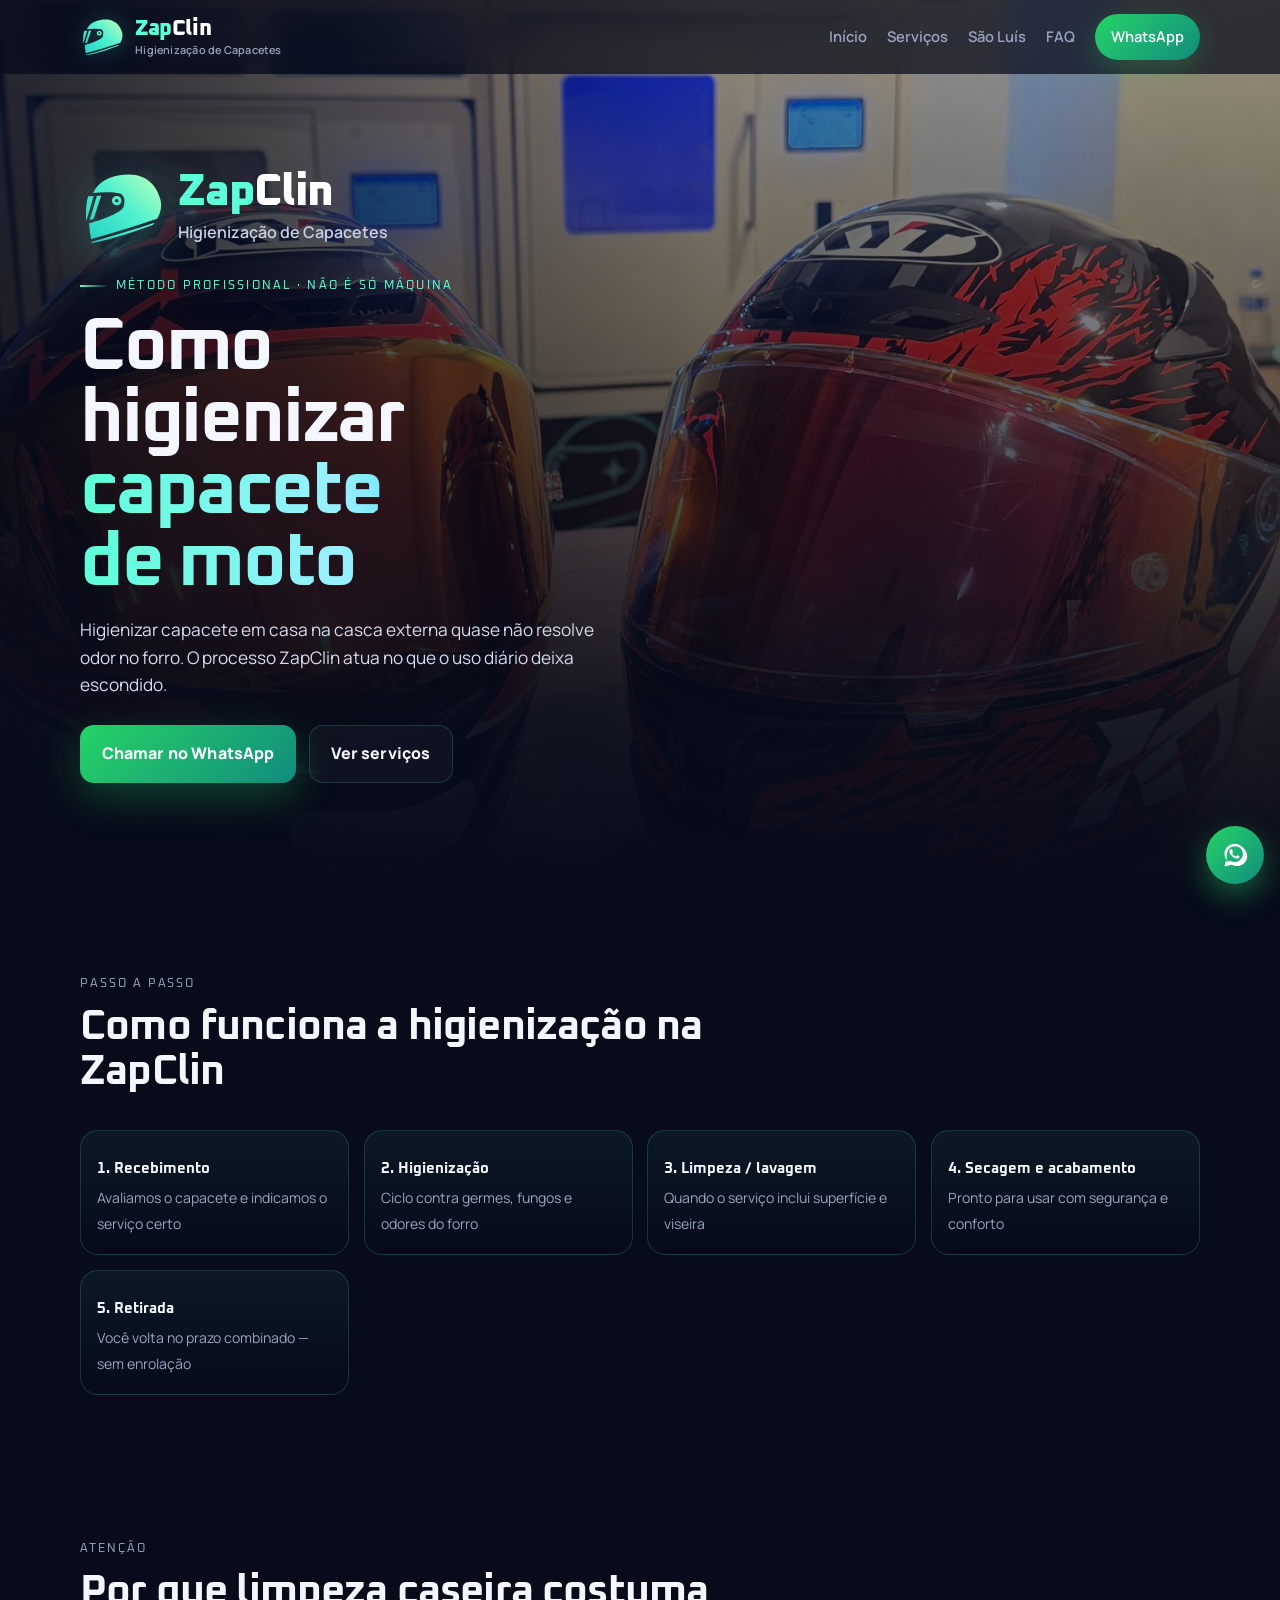
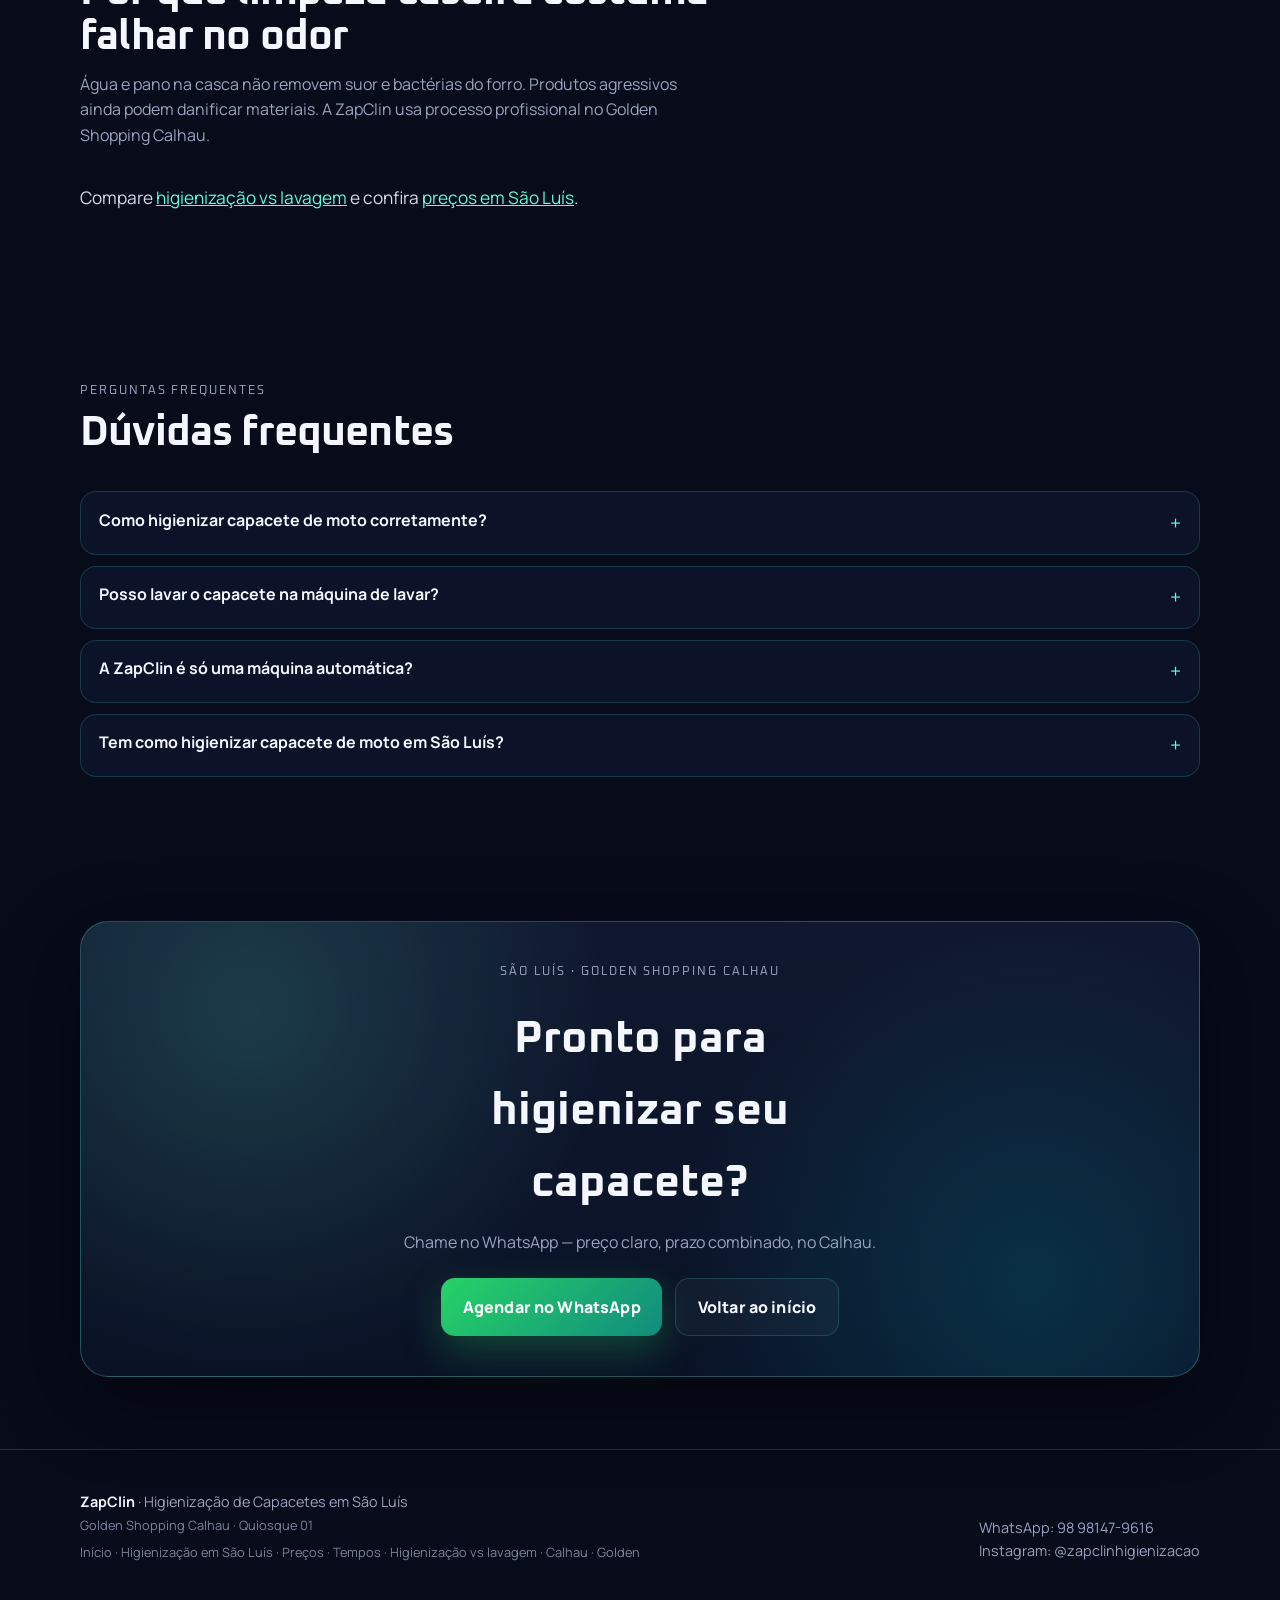
==== como-higienizar-capacete/index.html @ 4dafda1e "seo: sync landings PAA (preço, tempo, como, vs lavagem, Calhau) Publica 5 landings de relevância loc" ====
<!DOCTYPE html>
<html lang="pt-BR">
<head>
  <meta charset="UTF-8">
  <meta name="viewport" content="width=device-width, initial-scale=1.0">
  <title>Como Higienizar Capacete de Moto | Processo ZapClin São Luís</title>
  <meta name="description" content="Como higienizar capacete de moto em São Luís: processo ZapClin passo a passo (recebimento, higienização, secagem/acabamento e retirada). Golden Shopping Calhau.">
  <meta name="robots" content="index,follow,max-image-preview:large">
  <link rel="canonical" href="https://www.zapclinslz.com/como-higienizar-capacete/">
  <link rel="me" href="https://www.instagram.com/zapclinhigienizacao/">

  <meta property="og:type" content="website">
  <meta property="og:locale" content="pt_BR">
  <meta property="og:site_name" content="ZapClin">
  <meta property="og:title" content="Como higienizar capacete | ZapClin São Luís">
  <meta property="og:description" content="Como higienizar capacete de moto em São Luís: processo ZapClin passo a passo (recebimento, higienização, secagem/acabamento e retirada). Golden Shopping Calhau.">
  <meta property="og:url" content="https://www.zapclinslz.com/como-higienizar-capacete/">
  <meta property="og:image" content="https://www.zapclinslz.com/assets/hero-loja.jpg">
  <meta property="og:image:alt" content="ZapClin — higienização profissional de capacetes em São Luís">

  <meta name="twitter:card" content="summary_large_image">
  <meta name="twitter:title" content="Como higienizar capacete | ZapClin São Luís">
  <meta name="twitter:description" content="Como higienizar capacete de moto em São Luís: processo ZapClin passo a passo (recebimento, higienização, secagem/acabamento e retirada). Golden Shopping Calhau.">
  <meta name="twitter:image" content="https://www.zapclinslz.com/assets/hero-loja.jpg">

  <link rel="icon" href="/assets/favicon-32.png?v=4" type="image/png">
  <link rel="apple-touch-icon" href="/assets/apple-touch-icon.png?v=4">

  <link rel="preconnect" href="https://fonts.googleapis.com">
  <link rel="preconnect" href="https://fonts.gstatic.com" crossorigin>
  <link href="https://fonts.googleapis.com/css2?family=Manrope:wght@400;600;700;800&family=Oxanium:wght@500;700;800&display=swap" rel="stylesheet">
  <link rel="stylesheet" href="/styles.css?v=15">

  <script type="application/ld+json">
  {
  "@context": "https://schema.org",
  "@graph": [
    {
      "@type": "BreadcrumbList",
      "@id": "https://www.zapclinslz.com/como-higienizar-capacete#breadcrumb",
      "itemListElement": [
        {
          "@type": "ListItem",
          "position": 1,
          "name": "Início",
          "item": "https://www.zapclinslz.com/"
        },
        {
          "@type": "ListItem",
          "position": 2,
          "name": "Como higienizar",
          "item": "https://www.zapclinslz.com/como-higienizar-capacete/"
        }
      ]
    },
    {
      "@type": "HowTo",
      "@id": "https://www.zapclinslz.com/como-higienizar-capacete#howto",
      "name": "Como higienizar capacete de moto na ZapClin",
      "description": "Como higienizar capacete de moto em São Luís: processo ZapClin passo a passo (recebimento, higienização, secagem/acabamento e retirada). Golden Shopping Calhau.",
      "totalTime": "PT12M",
      "estimatedCost": {
        "@type": "MonetaryAmount",
        "currency": "BRL",
        "value": "15"
      },
      "step": [
        {
          "@type": "HowToStep",
          "position": 1,
          "name": "Recebimento",
          "text": "Avaliação do capacete e indicação do serviço."
        },
        {
          "@type": "HowToStep",
          "position": 2,
          "name": "Higienização",
          "text": "Ciclo profissional contra germes, fungos e odores."
        },
        {
          "@type": "HowToStep",
          "position": 3,
          "name": "Limpeza ou lavagem",
          "text": "Conforme o serviço escolhido (superfície, viseira ou lavagem completa)."
        },
        {
          "@type": "HowToStep",
          "position": 4,
          "name": "Secagem e acabamento",
          "text": "Finalização para uso seguro e confortável."
        },
        {
          "@type": "HowToStep",
          "position": 5,
          "name": "Retirada",
          "text": "Cliente retira no prazo combinado no Golden Shopping Calhau."
        }
      ],
      "provider": {
        "@type": [
          "LocalBusiness",
          "Store"
        ],
        "name": "ZapClin",
        "url": "https://www.zapclinslz.com/",
        "telephone": "+5598981479616",
        "image": "https://www.zapclinslz.com/assets/hero-loja.jpg",
        "address": {
          "@type": "PostalAddress",
          "streetAddress": "Av. dos Holandeses, 200 — Golden Shopping Calhau, Quiosque 01",
          "addressLocality": "São Luís",
          "addressRegion": "MA",
          "postalCode": "65071-380",
          "addressCountry": "BR"
        },
        "geo": {
          "@type": "GeoCoordinates",
          "latitude": -2.490542,
          "longitude": -44.263533
        }
      }
    },
    {
      "@type": "FAQPage",
      "@id": "https://www.zapclinslz.com/como-higienizar-capacete#faq",
      "mainEntity": [
        {
          "@type": "Question",
          "name": "Como higienizar capacete de moto corretamente?",
          "acceptedAnswer": {
            "@type": "Answer",
            "text": "O ideal é processo profissional: avaliação, ciclo de higienização do forro, limpeza/lavagem se necessário, secagem e retirada. Em São Luís, a ZapClin faz isso no Golden Shopping Calhau."
          }
        },
        {
          "@type": "Question",
          "name": "Posso lavar o capacete na máquina de lavar?",
          "acceptedAnswer": {
            "@type": "Answer",
            "text": "Não recomendamos. Risco de danificar casca, forro, espumas e selos. Use serviço especializado."
          }
        },
        {
          "@type": "Question",
          "name": "A ZapClin é só uma máquina automática?",
          "acceptedAnswer": {
            "@type": "Answer",
            "text": "Não. É um ponto de cuidado com processo, equipamentos e equipe — não self-service genérico."
          }
        },
        {
          "@type": "Question",
          "name": "Tem como higienizar capacete de moto em São Luís?",
          "acceptedAnswer": {
            "@type": "Answer",
            "text": "Sim. ZapClin — Quiosque 01, Golden Shopping Calhau, Av. dos Holandeses, 200. WhatsApp (98) 98147-9616."
          }
        }
      ]
    }
  ]
}
  </script>
</head>
<body>
  <div class="bg-grid" aria-hidden="true"></div>

  <header class="nav">
    <div class="wrap nav-inner">
      <a class="brand" href="/" aria-label="ZapClin — início">
        <img class="brand-helmet" src="/assets/helmet-icon.svg?v=6" alt="" width="44" height="44">
        <span class="brand-text">
          <span class="brand-name"><span class="zap">Zap</span><span class="clin">Clin</span></span>
          <span class="brand-tag">Higienização de Capacetes</span>
        </span>
      </a>
      <button class="nav-toggle" type="button" aria-label="Abrir menu" aria-expanded="false">
        <span></span>
      </button>
      <nav class="nav-links" aria-label="Seções">
        <a href="/">Início</a>
        <a href="/#servicos">Serviços</a>
        <a href="/higienizacao-de-capacetes-sao-luis/">São Luís</a>
        <a href="#faq">FAQ</a>
        <a class="nav-cta" href="https://wa.me/5598981479616?text=Ol%C3%A1%21%20Quero%20higienizar%20meu%20capacete%20em%20S%C3%A3o%20Lu%C3%ADs." target="_blank" rel="noopener">WhatsApp</a>
      </nav>
    </div>
  </header>

  <main id="topo">
    <section class="hero">
      <div class="hero-media" aria-hidden="true">
        <img src="/assets/hero-loja.jpg" alt="" width="1600" height="1251" fetchpriority="high">
      </div>
      <div class="wrap">
        <div class="hero-brand reveal">
          <img class="hero-helmet" src="/assets/helmet-icon.svg?v=6" alt="" width="88" height="88">
          <div>
            <p class="hero-brand-name"><span class="zap">Zap</span><span class="clin">Clin</span></p>
            <p class="hero-brand-tag">Higienização de Capacetes</p>
          </div>
        </div>
        <p class="hero-kicker reveal reveal-delay-1">Método profissional · não é só máquina</p>
        <h1 class="reveal reveal-delay-1">Como higienizar<br><span>capacete de moto</span></h1>
        <p class="hero-lead reveal reveal-delay-2">Higienizar capacete em casa na casca externa quase não resolve odor no forro. O processo ZapClin atua no que o uso diário deixa escondido.</p>
        <div class="hero-actions reveal reveal-delay-3">
          <a class="btn btn-wa" href="https://wa.me/5598981479616?text=Ol%C3%A1%21%20Quero%20higienizar%20meu%20capacete%20em%20S%C3%A3o%20Lu%C3%ADs." target="_blank" rel="noopener">Chamar no WhatsApp</a>
          <a class="btn btn-ghost" href="/#servicos">Ver serviços</a>
        </div>
        <div class="hero-meta reveal reveal-delay-3">
          <span><strong>A partir de R$ 15</strong> · 8 minutos</span>
          <span><strong>Quiosque 01</strong> · Golden Shopping Calhau</span>
          <span><strong>(98) 98147-9616</strong></span>
        </div>
      </div>
    </section>


    <section aria-label="Processo">
      <div class="wrap">
        <div class="section-head reveal">
          <p class="eyebrow">Passo a passo</p>
          <h2>Como funciona a higienização na ZapClin</h2>
        </div>
        <div class="pill-row">
          <article class="pill reveal"><strong>1. Recebimento</strong><span>Avaliamos o capacete e indicamos o serviço certo</span></article>
          <article class="pill reveal reveal-delay-1"><strong>2. Higienização</strong><span>Ciclo contra germes, fungos e odores do forro</span></article>
          <article class="pill reveal reveal-delay-2"><strong>3. Limpeza / lavagem</strong><span>Quando o serviço inclui superfície e viseira</span></article>
          <article class="pill reveal reveal-delay-3"><strong>4. Secagem e acabamento</strong><span>Pronto para usar com segurança e conforto</span></article>
          <article class="pill reveal"><strong>5. Retirada</strong><span>Você volta no prazo combinado — sem enrolação</span></article>
        </div>
      </div>
    </section>
    <section aria-label="Casa vs profissional">
      <div class="wrap">
        <div class="section-head reveal">
          <p class="eyebrow">Atenção</p>
          <h2>Por que limpeza caseira costuma falhar no odor</h2>
          <p>Água e pano na casca não removem suor e bactérias do forro. Produtos agressivos ainda podem danificar materiais. A ZapClin usa processo profissional no Golden Shopping Calhau.</p>
        </div>
        <p class="hero-lead reveal" style="max-width:40rem">
          Compare <a href="/higienizacao-vs-lavagem-capacete/" style="color:var(--cyan);text-decoration:underline">higienização vs lavagem</a>
          e confira <a href="/preco-higienizacao-capacete-sao-luis/" style="color:var(--cyan);text-decoration:underline">preços em São Luís</a>.
        </p>
      </div>
    </section>


    <section id="faq">
      <div class="wrap">
        <div class="section-head reveal">
          <p class="eyebrow">Perguntas frequentes</p>
          <h2>Dúvidas frequentes</h2>
        </div>
        <div class="faq reveal">
          <details>
            <summary>Como higienizar capacete de moto corretamente?</summary>
            <p>O ideal é processo profissional: avaliação, ciclo de higienização do forro, limpeza/lavagem se necessário, secagem e retirada. Em São Luís, a ZapClin faz isso no Golden Shopping Calhau.</p>
          </details>
          <details>
            <summary>Posso lavar o capacete na máquina de lavar?</summary>
            <p>Não recomendamos. Risco de danificar casca, forro, espumas e selos. Use serviço especializado.</p>
          </details>
          <details>
            <summary>A ZapClin é só uma máquina automática?</summary>
            <p>Não. É um ponto de cuidado com processo, equipamentos e equipe — não self-service genérico.</p>
          </details>
          <details>
            <summary>Tem como higienizar capacete de moto em São Luís?</summary>
            <p>Sim. ZapClin — Quiosque 01, Golden Shopping Calhau, Av. dos Holandeses, 200. WhatsApp (98) 98147-9616.</p>
          </details>
        </div>
      </div>
    </section>

    <section>
      <div class="wrap">
        <div class="cta reveal">
          <p class="eyebrow">São Luís · Golden Shopping Calhau</p>
          <h2>Pronto para higienizar seu capacete?</h2>
          <p>Chame no WhatsApp — preço claro, prazo combinado, no Calhau.</p>
          <div class="cta-actions">
            <a class="btn btn-wa" href="https://wa.me/5598981479616?text=Ol%C3%A1%21%20Quero%20higienizar%20meu%20capacete%20em%20S%C3%A3o%20Lu%C3%ADs." target="_blank" rel="noopener">Agendar no WhatsApp</a>
            <a class="btn btn-ghost" href="/">Voltar ao início</a>
          </div>
        </div>
      </div>
    </section>
  </main>

  <footer class="footer">
    <div class="wrap footer-inner">
      <div>
        <strong>ZapClin</strong> · Higienização de Capacetes em São Luís<br>
        <span class="tiny">Golden Shopping Calhau · Quiosque 01</span>
        <p class="tiny"><a href="/">Início</a> · <a href="/higienizacao-de-capacetes-sao-luis/">Higienização em São Luís</a> · <a href="/preco-higienizacao-capacete-sao-luis/">Preços</a> · <a href="/quanto-tempo-higienizar-capacete/">Tempos</a> · <a href="/higienizacao-vs-lavagem-capacete/">Higienização vs lavagem</a> · <a href="/higienizacao-capacete-calhau-golden-shopping/">Calhau · Golden</a></p>
      </div>
      <div>
        <div>WhatsApp: 98 98147-9616</div>
        <div>Instagram: @zapclinhigienizacao</div>
      </div>
    </div>
  </footer>

  <a class="floating-wa" href="https://wa.me/5598981479616?text=Ol%C3%A1%21%20Quero%20higienizar%20meu%20capacete%20em%20S%C3%A3o%20Lu%C3%ADs." target="_blank" rel="noopener" aria-label="Abrir WhatsApp">
    <svg viewBox="0 0 32 32" aria-hidden="true"><path d="M16 3C9.4 3 4 8.2 4 14.6c0 2.3.7 4.5 1.9 6.4L4 29l8.3-1.8c1.8.9 3.7 1.4 5.7 1.4 6.6 0 12-5.2 12-11.6S22.6 3 16 3zm0 21.1c-1.8 0-3.5-.5-5-1.3l-.4-.2-4.9 1.1 1.1-4.7-.2-.4A9 9 0 0 1 7 14.6C7 9.9 11 6 16 6s9 3.9 9 8.6-4 9.5-9 9.5zm5-6.8c-.3-.1-1.6-.8-1.9-.9-.3-.1-.5-.1-.7.2-.2.3-.8.9-.9 1.1-.2.2-.3.2-.6.1-.3-.1-1.3-.5-2.4-1.5-.9-.8-1.5-1.8-1.7-2.1-.2-.3 0-.5.1-.6.1-.1.3-.3.4-.5.1-.2.2-.3.3-.5.1-.2 0-.4 0-.5 0-.1-.7-1.7-.9-2.3-.3-.6-.5-.5-.7-.5h-.6c-.2 0-.5.1-.8.4-.3.3-1 1-1 2.4s1 2.8 1.2 3c.2.2 2 3.1 4.9 4.3 1.8.8 2.5.8 3.4.7.5-.1 1.6-.6 1.8-1.3.2-.6.2-1.2.2-1.3 0-.1-.2-.2-.5-.3z"/></svg>
  </a>

  <script src="/main.js?v=15" defer></script>
</body>
</html>
---- styles.css ----
/* ZapClin — site público de marketing (isolado do app operacional) */
:root {
  --bg: #070b1a;
  --bg-elev: #0f1730;
  --bg-card: rgba(18, 26, 48, 0.72);
  --line: rgba(92, 255, 215, 0.16);
  --cyan: #5cffd7;
  --cyan-deep: #00c8e0;
  --text: #f4f7ff;
  --muted: #9aa3bf;
  --green: #8fd14f;
  --gold: #f0c14b;
  --blue: #4db8e8;
  --red: #ff5d6c;
  --shadow: 0 24px 80px rgba(0, 0, 0, 0.45);
  --radius: 22px;
  --max: 1120px;
  --font-display: "Oxanium", sans-serif;
  --font-body: "Manrope", sans-serif;
}

* { box-sizing: border-box; margin: 0; padding: 0; }
html { scroll-behavior: smooth; }
body {
  font-family: var(--font-body);
  background: var(--bg);
  color: var(--text);
  line-height: 1.6;
  overflow-x: hidden;
  min-height: 100vh;
}
img { max-width: 100%; display: block; }
a { color: inherit; text-decoration: none; }
button { font: inherit; border: 0; cursor: pointer; background: none; color: inherit; }
ul { list-style: none; }

.bg-grid {
  position: fixed;
  inset: 0;
  pointer-events: none;
  z-index: 0;
  background:
    radial-gradient(ellipse 80% 50% at 50% -10%, rgba(0, 200, 224, 0.18), transparent 55%),
    radial-gradient(ellipse 40% 40% at 90% 20%, rgba(92, 255, 215, 0.08), transparent 50%),
    linear-gradient(180deg, #070b1a 0%, #0a1022 40%, #070b1a 100%);
}
.bg-grid::after {
  content: "";
  position: absolute;
  inset: 0;
  background-image:
    linear-gradient(rgba(255,255,255,0.03) 1px, transparent 1px),
    linear-gradient(90deg, rgba(255,255,255,0.03) 1px, transparent 1px);
  background-size: 72px 72px;
  mask-image: radial-gradient(ellipse at center, black 20%, transparent 75%);
  opacity: 0.35;
}

.wrap {
  width: min(var(--max), calc(100% - 2rem));
  margin: 0 auto;
  position: relative;
  z-index: 1;
}

/* Nav */
.nav {
  position: sticky;
  top: 0;
  z-index: 50;
  backdrop-filter: blur(16px);
  background: rgba(7, 11, 26, 0.72);
  border-bottom: 1px solid transparent;
  transition: border-color .3s, background .3s;
}
.nav.scrolled {
  border-bottom-color: var(--line);
  background: rgba(7, 11, 26, 0.88);
}
.nav-inner {
  display: flex;
  align-items: center;
  justify-content: space-between;
  gap: 1rem;
  padding: 0.85rem 0;
}
.brand {
  display: flex;
  align-items: center;
  gap: 0.7rem;
}
.brand-helmet {
  width: 44px;
  height: 44px;
  display: block;
  flex-shrink: 0;
  filter: drop-shadow(0 0 12px rgba(79, 240, 207, 0.25));
}
.brand-text {
  display: flex;
  flex-direction: column;
  line-height: 1.05;
}
.brand-name {
  font-family: var(--font-display);
  font-size: 1.35rem;
  font-weight: 800;
  letter-spacing: -0.02em;
}
.brand-name .zap,
.hero-brand-name .zap { color: var(--cyan); }
.brand-name .clin,
.hero-brand-name .clin { color: #fff; }
.brand-tag {
  margin-top: 0.2rem;
  font-size: 0.68rem;
  color: var(--muted);
  letter-spacing: 0.02em;
  font-weight: 600;
}
.hero-brand {
  display: flex;
  align-items: center;
  gap: 0.9rem;
  margin-bottom: 1.15rem;
  animation: logoIn .9s ease both;
}
.hero-helmet {
  width: 84px;
  height: 84px;
  filter: drop-shadow(0 10px 28px rgba(79, 240, 207, 0.35));
}
.hero-brand-name {
  font-family: var(--font-display);
  font-size: clamp(2rem, 5vw, 2.8rem);
  font-weight: 800;
  letter-spacing: -0.03em;
  line-height: 1;
}
.hero-brand-tag {
  margin-top: 0.35rem;
  color: #c9d0e6;
  font-weight: 600;
}
@keyframes logoIn {
  from { opacity: 0; transform: translateY(16px) scale(0.96); }
  to { opacity: 1; transform: none; }
}
.nav-links {
  display: flex;
  align-items: center;
  gap: 1.25rem;
}
.nav-links a {
  color: var(--muted);
  font-size: 0.92rem;
  font-weight: 600;
  transition: color .2s;
}
.nav-links a:hover { color: var(--cyan); }
.nav-cta {
  display: inline-flex;
  align-items: center;
  gap: 0.45rem;
  padding: 0.7rem 1rem;
  border-radius: 999px;
  background: linear-gradient(135deg, #25d366, #128c7e);
  color: #fff !important;
  font-weight: 700;
  box-shadow: 0 10px 30px rgba(37, 211, 102, 0.25);
}
.nav-toggle {
  display: none;
  width: 44px;
  height: 44px;
  border: 1px solid var(--line);
  border-radius: 12px;
  align-items: center;
  justify-content: center;
}
.nav-toggle span,
.nav-toggle span::before,
.nav-toggle span::after {
  display: block;
  width: 18px;
  height: 2px;
  background: var(--text);
  position: relative;
  transition: .2s;
}
.nav-toggle span::before,
.nav-toggle span::after {
  content: "";
  position: absolute;
  left: 0;
}
.nav-toggle span::before { top: -6px; }
.nav-toggle span::after { top: 6px; }

/* Buttons */
.btn {
  display: inline-flex;
  align-items: center;
  justify-content: center;
  gap: 0.55rem;
  padding: 0.95rem 1.35rem;
  border-radius: 14px;
  font-weight: 800;
  letter-spacing: 0.01em;
  transition: transform .2s, box-shadow .2s, background .2s;
}
.btn:hover { transform: translateY(-2px); }
.btn-primary {
  background: linear-gradient(135deg, var(--cyan), var(--cyan-deep));
  color: #041018;
  box-shadow: 0 14px 40px rgba(0, 200, 224, 0.28);
}
.btn-ghost {
  border: 1px solid var(--line);
  background: rgba(255,255,255,0.03);
  color: var(--text);
}
.btn-wa {
  background: linear-gradient(135deg, #25d366, #128c7e);
  color: #fff;
  box-shadow: 0 14px 40px rgba(37, 211, 102, 0.28);
}
.btn-insta {
  background: linear-gradient(135deg, #f09433, #e6683c, #dc2743, #bc1888);
  color: #fff;
}

/* Hero */
.hero {
  position: relative;
  min-height: min(92vh, 860px);
  display: grid;
  align-items: end;
  padding: 2rem 0 4rem;
  isolation: isolate;
}
.hero-media {
  position: absolute;
  inset: -10% 0 0;
  z-index: -2;
  overflow: hidden;
}
.hero-media img {
  width: 100%;
  height: 100%;
  object-fit: cover;
  object-position: center 42%;
  transform: scale(1.04);
  animation: heroDrift 18s ease-in-out infinite alternate;
  filter: saturate(1.05) contrast(1.05);
}
.hero-media::after {
  content: "";
  position: absolute;
  inset: 0;
  background:
    linear-gradient(180deg, rgba(7,11,26,0.35) 0%, rgba(7,11,26,0.55) 35%, rgba(7,11,26,0.92) 78%, var(--bg) 100%),
    linear-gradient(90deg, rgba(7,11,26,0.75), transparent 55%);
}
.hero-kicker {
  display: inline-flex;
  align-items: center;
  gap: 0.5rem;
  color: var(--cyan);
  font-family: var(--font-display);
  font-size: 0.78rem;
  letter-spacing: 0.18em;
  text-transform: uppercase;
  margin-bottom: 1rem;
}
.hero-kicker::before {
  content: "";
  width: 28px;
  height: 2px;
  background: linear-gradient(90deg, var(--cyan), transparent);
}
.hero h1 {
  font-family: var(--font-display);
  font-size: clamp(2.4rem, 7vw, 4.6rem);
  line-height: 0.98;
  letter-spacing: -0.03em;
  max-width: 11ch;
  margin-bottom: 1rem;
  text-wrap: balance;
}
.hero h1 span {
  display: block;
  background: linear-gradient(90deg, var(--cyan), #9af0ff 55%, var(--cyan-deep));
  -webkit-background-clip: text;
  background-clip: text;
  color: transparent;
}
.hero-lead {
  max-width: 34rem;
  color: #d5dbed;
  font-size: 1.08rem;
  margin-bottom: 1.6rem;
}
.hero-actions {
  display: flex;
  flex-wrap: wrap;
  gap: 0.8rem;
  margin-bottom: 2rem;
}
.hero-meta {
  display: flex;
  flex-wrap: wrap;
  gap: 1rem 1.5rem;
  color: var(--muted);
  font-size: 0.92rem;
}
.hero-meta strong { color: var(--text); font-weight: 700; }

@keyframes heroDrift {
  from { transform: scale(1.04) translate3d(0,0,0); }
  to { transform: scale(1.08) translate3d(-1.5%, -1%, 0); }
}

/* Sections */
section { padding: 4.5rem 0; position: relative; z-index: 1; }
.section-head {
  max-width: 40rem;
  margin-bottom: 2.2rem;
}
.eyebrow {
  font-family: var(--font-display);
  color: var(--cyan);
  letter-spacing: 0.16em;
  text-transform: uppercase;
  font-size: 0.76rem;
  margin-bottom: 0.7rem;
}
.section-head h2,
.block-title {
  font-family: var(--font-display);
  font-size: clamp(1.7rem, 4vw, 2.6rem);
  line-height: 1.08;
  letter-spacing: -0.02em;
  margin-bottom: 0.75rem;
}
.section-head p { color: var(--muted); }

.pill-row {
  display: grid;
  grid-template-columns: repeat(4, 1fr);
  gap: 0.9rem;
}
.pill {
  border: 1px solid var(--line);
  background: linear-gradient(180deg, rgba(92,255,215,0.06), transparent);
  border-radius: 18px;
  padding: 1.1rem 1rem;
  min-height: 118px;
}
.pill strong {
  display: block;
  font-family: var(--font-display);
  font-size: 0.95rem;
  margin: 0.55rem 0 0.25rem;
}
.pill span { color: var(--muted); font-size: 0.88rem; }
.pill-icon {
  width: 36px;
  height: 36px;
  border-radius: 12px;
  display: grid;
  place-items: center;
  background: rgba(92,255,215,0.1);
  color: var(--cyan);
  font-size: 1.1rem;
}

/* Education tabs */
.edu-grid {
  display: grid;
  grid-template-columns: 1.1fr 0.9fr;
  gap: 1.2rem;
  align-items: stretch;
}
.edu-tabs {
  display: grid;
  gap: 0.75rem;
}
.edu-tab {
  text-align: left;
  border: 1px solid var(--line);
  border-radius: 18px;
  padding: 1rem 1.1rem;
  background: var(--bg-card);
  transition: border-color .2s, transform .2s, background .2s;
}
.edu-tab:hover { transform: translateX(4px); }
.edu-tab.active {
  border-color: color-mix(in srgb, var(--tab, var(--cyan)) 70%, white);
  background: linear-gradient(135deg, color-mix(in srgb, var(--tab, var(--cyan)) 18%, transparent), transparent);
  box-shadow: inset 0 0 0 1px color-mix(in srgb, var(--tab, var(--cyan)) 25%, transparent);
}
.edu-tab[data-tone="green"] { --tab: var(--green); }
.edu-tab[data-tone="gold"] { --tab: var(--gold); }
.edu-tab[data-tone="blue"] { --tab: var(--blue); }
.edu-tab small {
  display: block;
  font-family: var(--font-display);
  letter-spacing: 0.12em;
  text-transform: uppercase;
  font-size: 0.7rem;
  color: var(--tab, var(--cyan));
  margin-bottom: 0.25rem;
}
.edu-tab strong { font-size: 1.15rem; }
.edu-tab p { color: var(--muted); font-size: 0.9rem; margin-top: 0.25rem; }

.edu-panel {
  border: 1px solid var(--line);
  border-radius: var(--radius);
  background:
    radial-gradient(circle at top right, color-mix(in srgb, var(--panel, var(--cyan)) 18%, transparent), transparent 40%),
    var(--bg-elev);
  padding: 1.4rem;
  box-shadow: var(--shadow);
  min-height: 100%;
}
.edu-panel[data-tone="green"] { --panel: var(--green); }
.edu-panel[data-tone="gold"] { --panel: var(--gold); }
.edu-panel[data-tone="blue"] { --panel: var(--blue); }
.edu-panel h3 {
  font-family: var(--font-display);
  font-size: 1.5rem;
  margin-bottom: 0.6rem;
}
.edu-panel .tag {
  display: inline-flex;
  padding: 0.3rem 0.65rem;
  border-radius: 999px;
  background: color-mix(in srgb, var(--panel) 18%, transparent);
  color: var(--panel);
  font-size: 0.75rem;
  font-weight: 700;
  margin-bottom: 0.8rem;
}
.edu-panel ul { display: grid; gap: 0.55rem; margin: 1rem 0; }
.edu-panel li {
  display: flex;
  gap: 0.55rem;
  color: #d7dcf0;
  font-size: 0.95rem;
}
.edu-panel li::before {
  content: "✓";
  color: var(--panel);
  font-weight: 800;
}
.edu-note {
  border-top: 1px solid var(--line);
  padding-top: 0.9rem;
  color: var(--muted);
  font-size: 0.9rem;
}

/* Services */
.services-grid {
  display: grid;
  grid-template-columns: repeat(3, 1fr);
  gap: 1rem;
}
.service {
  position: relative;
  border: 1px solid var(--line);
  border-radius: var(--radius);
  background: var(--bg-card);
  padding: 1.25rem;
  overflow: hidden;
  transition: transform .25s, border-color .25s, box-shadow .25s;
}
.service::before {
  content: "";
  position: absolute;
  inset: auto -20% -40% auto;
  width: 160px;
  height: 160px;
  background: radial-gradient(circle, rgba(92,255,215,0.16), transparent 70%);
  pointer-events: none;
}
.service:hover {
  transform: translateY(-6px);
  border-color: rgba(92,255,215,0.4);
  box-shadow: 0 18px 50px rgba(0,0,0,0.35);
}
.service.premium {
  border-color: rgba(240, 193, 75, 0.45);
  background:
    linear-gradient(180deg, rgba(240,193,75,0.1), transparent 40%),
    var(--bg-card);
}
.service .badge {
  display: inline-flex;
  align-items: center;
  gap: 0.35rem;
  font-size: 0.72rem;
  font-weight: 800;
  letter-spacing: 0.08em;
  text-transform: uppercase;
  color: var(--cyan);
  margin-bottom: 0.7rem;
}
.service.premium .badge { color: var(--gold); }
.service h3 {
  font-family: var(--font-display);
  font-size: 1.2rem;
  margin-bottom: 0.35rem;
}
.service .time {
  color: var(--muted);
  font-size: 0.88rem;
  margin-bottom: 0.8rem;
}
.service .price {
  font-family: var(--font-display);
  font-size: 1.8rem;
  color: var(--cyan);
  margin-bottom: 0.8rem;
}
.service.premium .price { color: var(--gold); }
.service p { color: #c9d0e6; font-size: 0.92rem; }

.feature-band {
  margin-top: 1.2rem;
  border-radius: calc(var(--radius) + 4px);
  border: 1px solid rgba(0,200,224,0.28);
  background:
    linear-gradient(120deg, rgba(0,200,224,0.12), transparent 45%),
    url("/assets/extra-chuva.jpg") center/cover;
  min-height: 260px;
  position: relative;
  overflow: hidden;
}
.feature-band::before {
  content: "";
  position: absolute;
  inset: 0;
  background: linear-gradient(90deg, rgba(7,11,26,0.92) 0%, rgba(7,11,26,0.7) 48%, rgba(7,11,26,0.35) 100%);
}
.feature-band .inner {
  position: relative;
  z-index: 1;
  padding: 1.6rem;
  max-width: 28rem;
}
.feature-band h3 {
  font-family: var(--font-display);
  font-size: 1.7rem;
  margin: 0.4rem 0 0.7rem;
}
.feature-band ul { display: grid; gap: 0.45rem; margin: 1rem 0 1.2rem; }
.feature-band li {
  color: #dce3f7;
  display: flex;
  gap: 0.5rem;
}
.feature-band li::before { content: "●"; color: var(--cyan); }

/* Before after */
.compare {
  display: grid;
  grid-template-columns: 1fr 1fr;
  gap: 1rem;
}
.compare-card {
  border-radius: var(--radius);
  border: 1px solid var(--line);
  padding: 0;
  background: var(--bg-elev);
  position: relative;
  overflow: hidden;
  display: flex;
  flex-direction: column;
}
.compare-card.antes {
  background:
    radial-gradient(circle at 20% 20%, rgba(255,93,108,0.12), transparent 40%),
    var(--bg-elev);
}
.compare-card.depois {
  background:
    radial-gradient(circle at 80% 20%, rgba(143,209,79,0.16), transparent 40%),
    var(--bg-elev);
}
.compare-media {
  position: relative;
  aspect-ratio: 4 / 5;
  overflow: hidden;
  background: #0a1022;
}
.compare-media img {
  width: 100%;
  height: 100%;
  object-fit: cover;
  object-position: center 35%;
  display: block;
  transition: transform 0.45s ease;
}
.compare-card:hover .compare-media img {
  transform: scale(1.03);
}
.compare-media .label,
.compare-card .label {
  position: absolute;
  top: 0.85rem;
  left: 0.85rem;
  z-index: 2;
  display: inline-flex;
  padding: 0.3rem 0.75rem;
  border-radius: 999px;
  font-size: 0.75rem;
  font-weight: 800;
  letter-spacing: 0.08em;
  backdrop-filter: blur(8px);
}
.compare-card.antes .label {
  background: rgba(255,93,108,0.88);
  color: #fff;
}
.compare-card.depois .label {
  background: rgba(143,209,79,0.9);
  color: #0a1406;
}
.compare-body {
  padding: 1.15rem 1.3rem 1.35rem;
}
.compare-card h3 {
  font-family: var(--font-display);
  font-size: 1.35rem;
  margin: 0 0 0.45rem;
}
.compare-card p { color: var(--muted); }
.compare-depois-row {
  margin-top: 1rem;
  grid-template-columns: 1fr;
  max-width: 560px;
}
.compare-depois-row .compare-card {
  border-color: rgba(143,209,79,0.4);
  box-shadow: 0 16px 40px rgba(0, 0, 0, 0.28);
}

/* Locations */
.loc-grid {
  display: grid;
  grid-template-columns: 1.2fr 0.8fr;
  gap: 1rem;
}
.loc-card, .soon-card {
  border: 1px solid var(--line);
  border-radius: var(--radius);
  padding: 1.4rem;
  background: var(--bg-card);
}
.loc-card h3, .soon-card h3 {
  font-family: var(--font-display);
  font-size: 1.4rem;
  margin: 0.4rem 0 0.5rem;
}
.loc-card address {
  font-style: normal;
  color: var(--muted);
  margin-bottom: 1rem;
}
.chip {
  display: inline-flex;
  align-items: center;
  gap: 0.35rem;
  padding: 0.3rem 0.7rem;
  border-radius: 999px;
  font-size: 0.75rem;
  font-weight: 700;
}
.chip-live { background: rgba(37,211,102,0.12); color: #3dff9a; }
.chip-soon {
  background: rgba(240,193,75,0.16);
  color: var(--gold);
  border: 1px solid rgba(240,193,75,0.35);
}
.soon-card {
  position: relative;
  overflow: hidden;
  border: 1px solid rgba(240,193,75,0.45);
  background:
    radial-gradient(circle at 90% 10%, rgba(240,193,75,0.22), transparent 42%),
    linear-gradient(160deg, rgba(0,200,224,0.16), transparent 55%),
    linear-gradient(180deg, #141f3a, #0c1428);
  box-shadow:
    0 0 0 1px rgba(240,193,75,0.08),
    0 18px 48px rgba(0, 0, 0, 0.35);
}
.soon-card::before {
  content: "";
  position: absolute;
  inset: 0 auto 0 0;
  width: 4px;
  background: linear-gradient(180deg, var(--gold), var(--cyan-deep));
}
.soon-card::after {
  content: "";
  position: absolute;
  width: 180px;
  height: 180px;
  right: -48px;
  bottom: -64px;
  border-radius: 50%;
  background: radial-gradient(circle, rgba(240,193,75,0.18), transparent 68%);
  pointer-events: none;
}
.soon-top {
  display: flex;
  flex-wrap: wrap;
  align-items: center;
  gap: 0.55rem;
  margin-bottom: 0.35rem;
}
.soon-flag {
  display: inline-flex;
  align-items: center;
  padding: 0.28rem 0.7rem;
  border-radius: 999px;
  font-size: 0.72rem;
  font-weight: 800;
  letter-spacing: 0.06em;
  text-transform: uppercase;
  color: #1a1406;
  background: linear-gradient(135deg, #ffe08a, var(--gold));
  animation: soonPulse 2.4s ease-in-out infinite;
}
@keyframes soonPulse {
  0%, 100% { transform: scale(1); filter: brightness(1); }
  50% { transform: scale(1.04); filter: brightness(1.08); }
}
.soon-card h3 {
  font-size: clamp(1.45rem, 3vw, 1.75rem);
  margin: 0.55rem 0 0.65rem;
}
.soon-lead {
  color: var(--muted);
  margin: 0 0 1.15rem;
  max-width: 32ch;
}
.soon-lead strong {
  color: var(--text);
  font-weight: 800;
}
.soon-card .btn-primary {
  position: relative;
  z-index: 1;
  width: 100%;
}

/* FAQ */
.faq {
  display: grid;
  gap: 0.7rem;
}
.faq details {
  border: 1px solid var(--line);
  border-radius: 16px;
  background: rgba(15, 23, 48, 0.7);
  padding: 0.95rem 1.1rem;
}
.faq summary {
  cursor: pointer;
  font-weight: 700;
  list-style: none;
  display: flex;
  justify-content: space-between;
  gap: 1rem;
}
.faq summary::-webkit-details-marker { display: none; }
.faq summary::after {
  content: "+";
  color: var(--cyan);
  font-size: 1.2rem;
  font-weight: 400;
}
.faq details[open] summary::after { content: "–"; }
.faq p {
  color: var(--muted);
  margin-top: 0.7rem;
  font-size: 0.95rem;
}

/* CTA */
.cta {
  border: 1px solid rgba(92,255,215,0.25);
  border-radius: 28px;
  padding: clamp(1.5rem, 4vw, 2.5rem);
  background:
    radial-gradient(circle at 15% 20%, rgba(92,255,215,0.16), transparent 35%),
    radial-gradient(circle at 85% 80%, rgba(0,200,224,0.16), transparent 35%),
    linear-gradient(180deg, #10182f, #0a1226);
  text-align: center;
  box-shadow: var(--shadow);
}
.cta h2 {
  font-family: var(--font-display);
  font-size: clamp(1.8rem, 4vw, 2.8rem);
  margin: 0.4rem auto 0.7rem;
  max-width: 16ch;
}
.cta p {
  color: var(--muted);
  max-width: 36rem;
  margin: 0 auto 1.4rem;
}
.cta-actions {
  display: flex;
  justify-content: center;
  flex-wrap: wrap;
  gap: 0.8rem;
}

/* Footer */
.footer {
  padding: 2.5rem 0 3rem;
  border-top: 1px solid var(--line);
  color: var(--muted);
  font-size: 0.9rem;
}
.footer-inner {
  display: flex;
  justify-content: space-between;
  gap: 1rem;
  flex-wrap: wrap;
  align-items: end;
}
.footer strong { color: var(--text); }
.footer .tiny { margin-top: 0.35rem; font-size: 0.8rem; opacity: 0.8; }

/* Reveal */
.reveal {
  opacity: 0;
  transform: translateY(28px);
  transition: opacity .7s ease, transform .7s ease;
}
.reveal.in {
  opacity: 1;
  transform: none;
}
.reveal-delay-1 { transition-delay: .08s; }
.reveal-delay-2 { transition-delay: .16s; }
.reveal-delay-3 { transition-delay: .24s; }

.floating-wa {
  position: fixed;
  right: 1rem;
  bottom: 1rem;
  z-index: 60;
  width: 58px;
  height: 58px;
  border-radius: 50%;
  display: grid;
  place-items: center;
  background: linear-gradient(135deg, #25d366, #128c7e);
  color: #fff;
  box-shadow: 0 12px 30px rgba(37,211,102,0.4);
  animation: pulseWa 2.4s ease-in-out infinite;
}
.floating-wa svg { width: 28px; height: 28px; fill: currentColor; }
@keyframes pulseWa {
  0%, 100% { transform: scale(1); }
  50% { transform: scale(1.06); }
}

@media (max-width: 960px) {
  .pill-row,
  .services-grid { grid-template-columns: repeat(2, 1fr); }
  .edu-grid,
  .loc-grid,
  .compare { grid-template-columns: 1fr; }
  .compare-depois-row { max-width: none; }
}
@media (max-width: 720px) {
  .nav-toggle { display: inline-flex; }
  .nav-links {
    position: absolute;
    top: calc(100% + 0.4rem);
    right: 1rem;
    left: 1rem;
    display: none;
    flex-direction: column;
    align-items: stretch;
    padding: 1rem;
    border-radius: 16px;
    border: 1px solid var(--line);
    background: rgba(10, 16, 34, 0.96);
    box-shadow: var(--shadow);
  }
  .nav-links.open { display: flex; }
  .pill-row,
  .services-grid { grid-template-columns: 1fr; }
  .hero { min-height: 84vh; align-items: end; }
  .hero h1 { max-width: 12ch; }
}
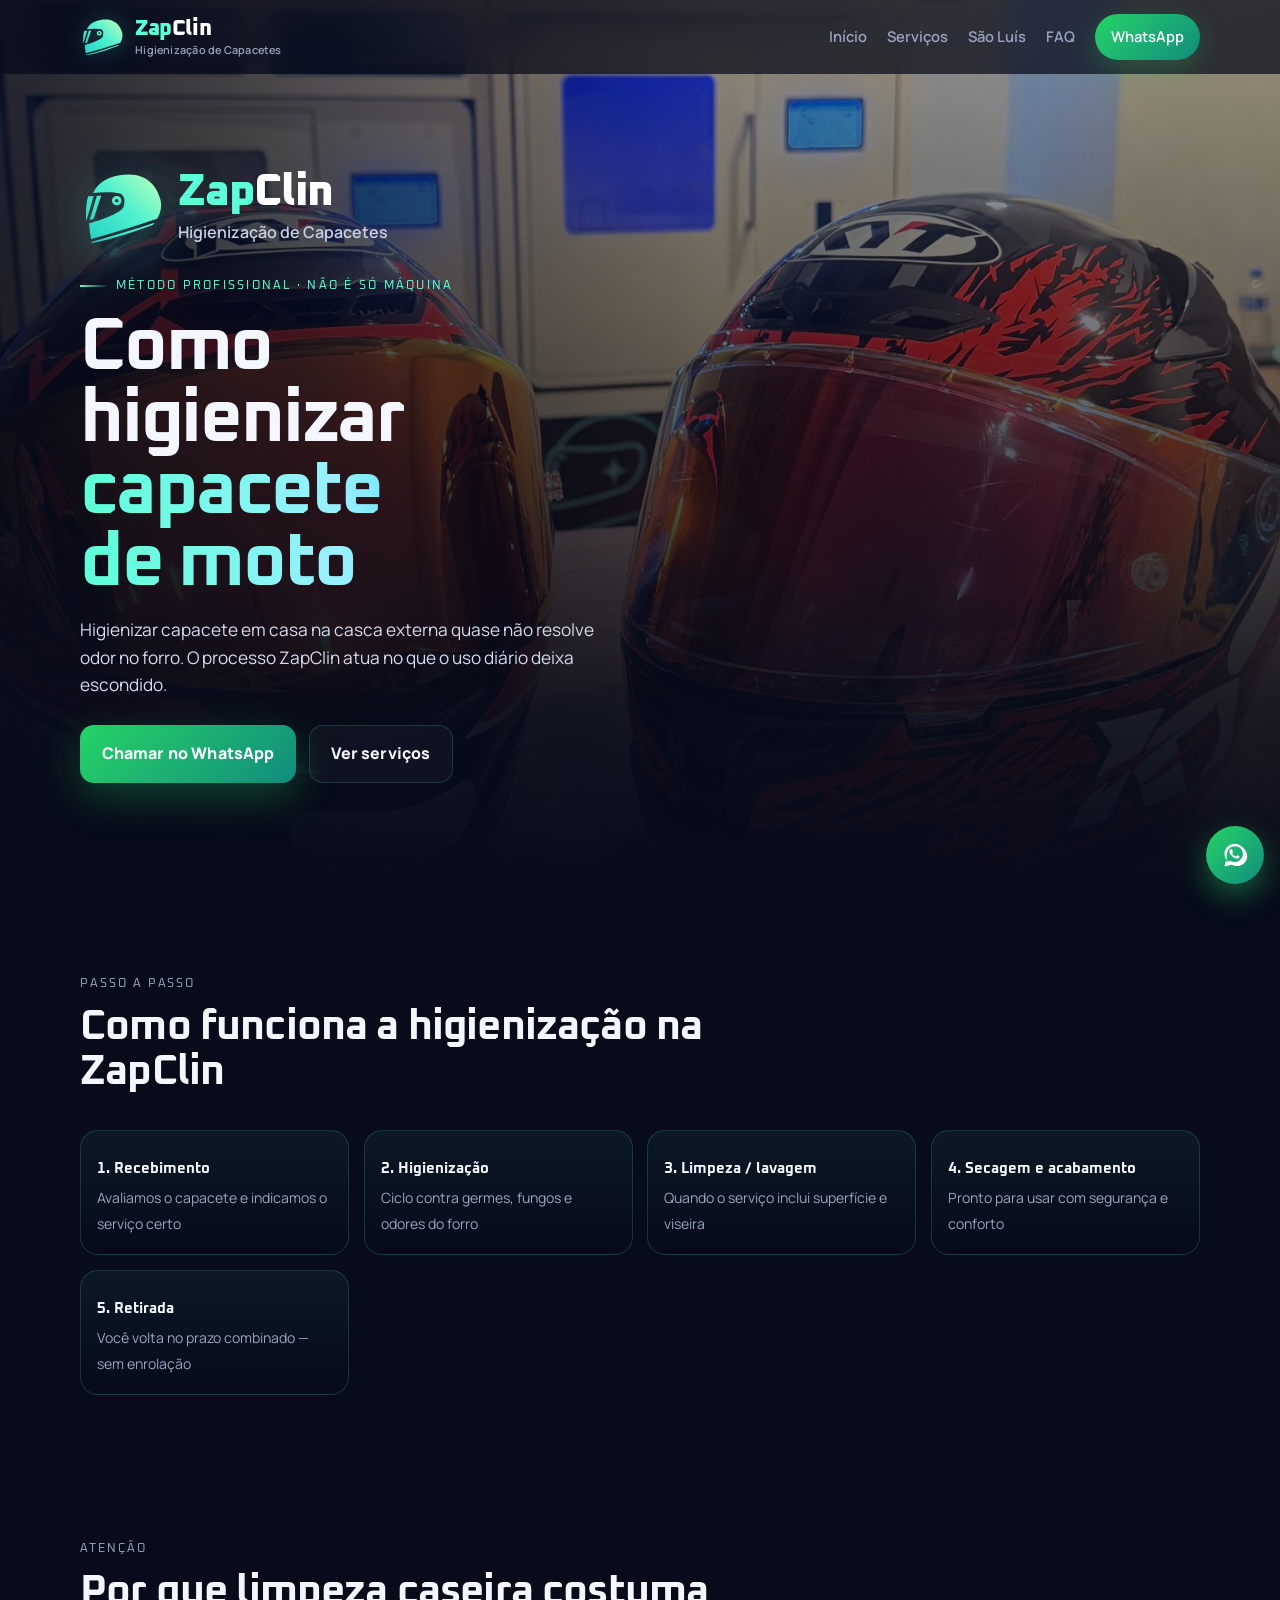
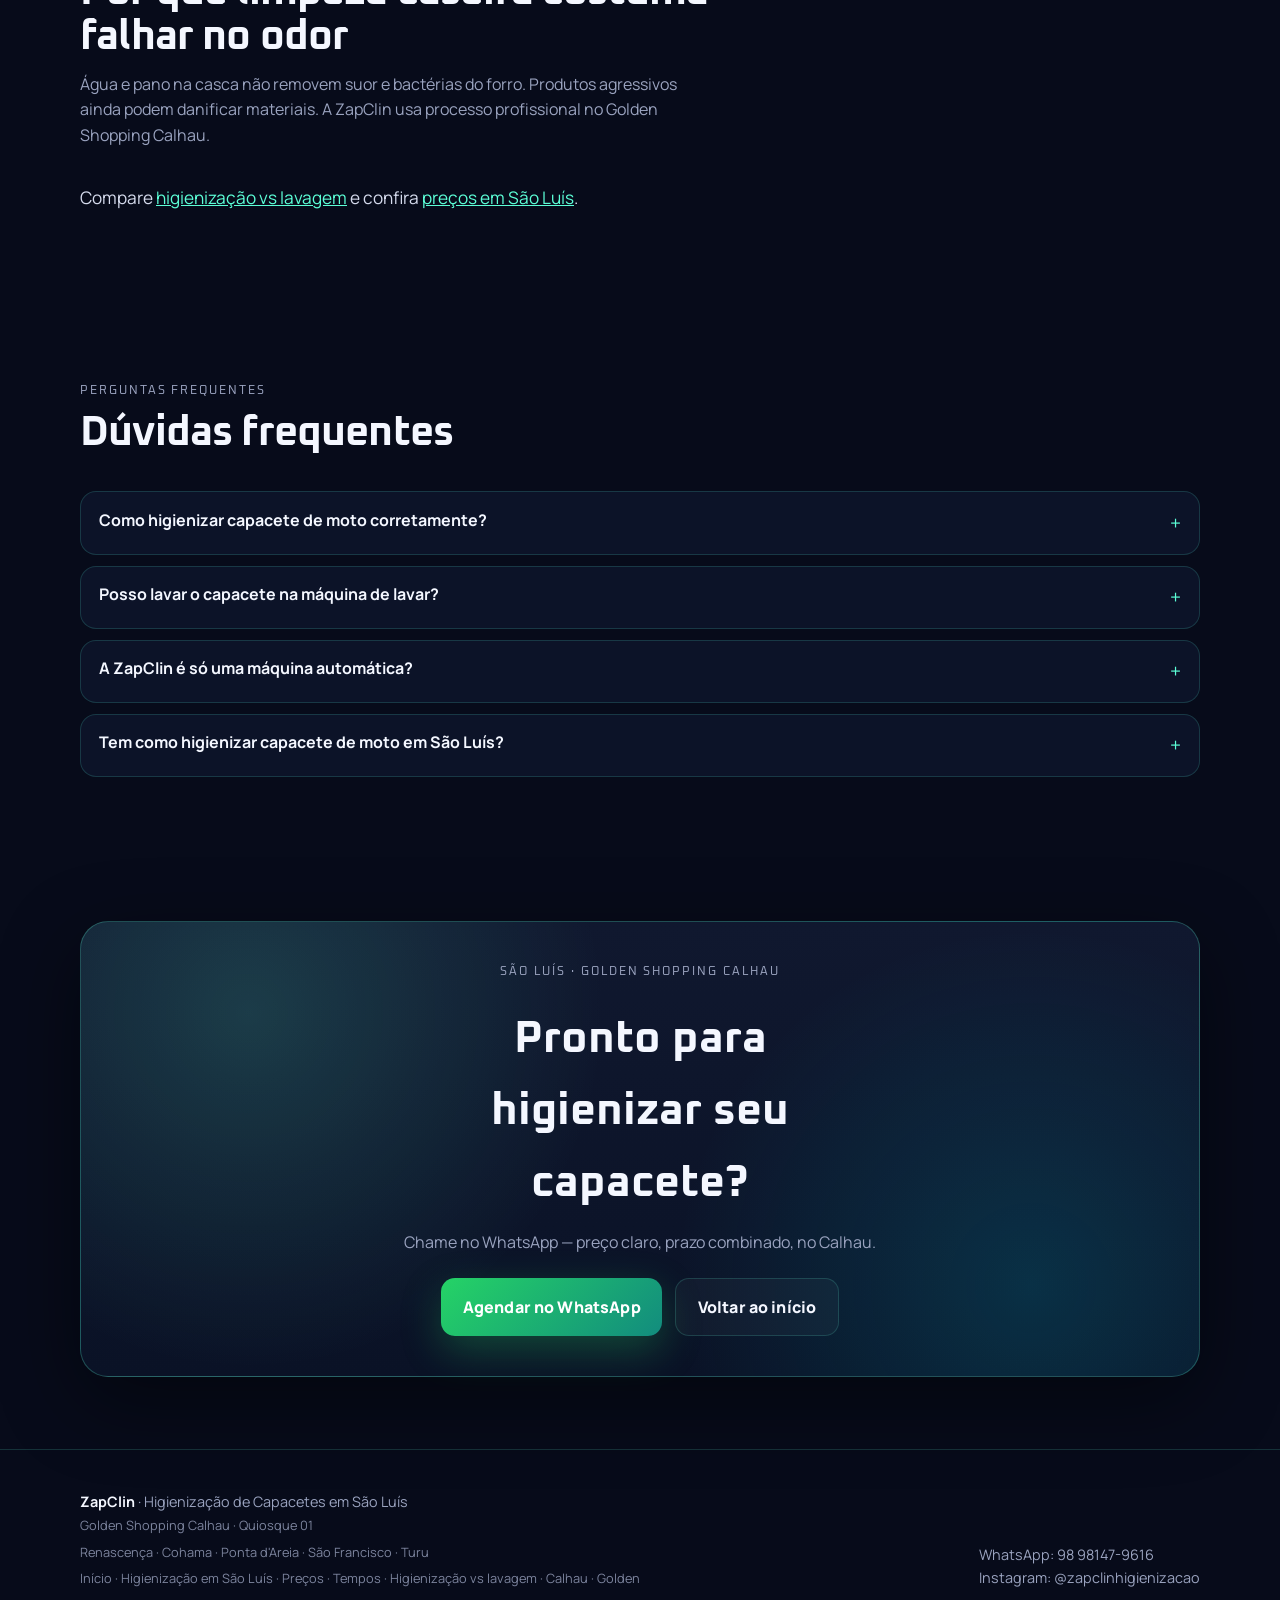
==== commit 4ca49ddd: "seo: PageRank — links bairros em como/preço/vs lavagem Ajuda descoberta das 5 landings de bairro a p" ====
--- a/como-higienizar-capacete/index.html
+++ b/como-higienizar-capacete/index.html
@@ -293,6 +293,7 @@
       <div>
         <strong>ZapClin</strong> · Higienização de Capacetes em São Luís<br>
         <span class="tiny">Golden Shopping Calhau · Quiosque 01</span>
+        <p class="tiny"><span class="seo-local-links"><a href="/higienizacao-capacete-renascenca-sao-luis/">Renascença</a> · <a href="/higienizacao-capacete-cohama-sao-luis/">Cohama</a> · <a href="/higienizacao-capacete-ponta-d-areia-sao-luis/">Ponta d'Areia</a> · <a href="/higienizacao-capacete-sao-francisco-sao-luis/">São Francisco</a> · <a href="/higienizacao-capacete-turu-sao-luis/">Turu</a></span></p>
         <p class="tiny"><a href="/">Início</a> · <a href="/higienizacao-de-capacetes-sao-luis/">Higienização em São Luís</a> · <a href="/preco-higienizacao-capacete-sao-luis/">Preços</a> · <a href="/quanto-tempo-higienizar-capacete/">Tempos</a> · <a href="/higienizacao-vs-lavagem-capacete/">Higienização vs lavagem</a> · <a href="/higienizacao-capacete-calhau-golden-shopping/">Calhau · Golden</a></p>
       </div>
       <div>
